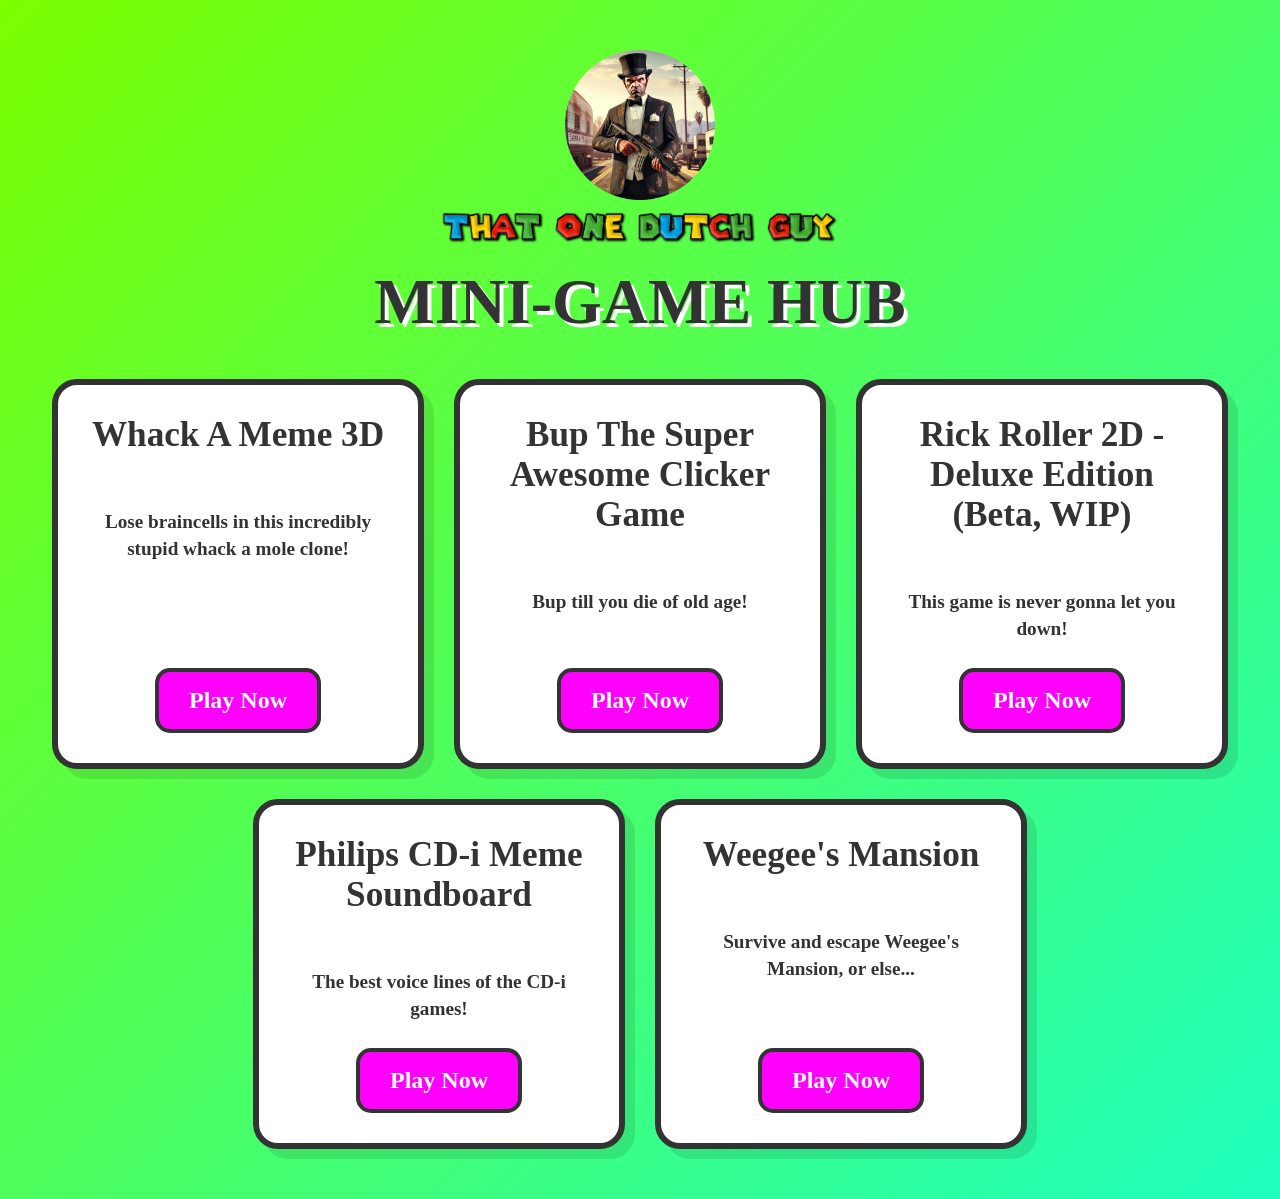
==== index.html @ db6b2187 "Add 'Weegee's Mansion' game to index.html Added a new game 'Weegee's Mansion' to the game hub." ====
<!DOCTYPE html>
<html lang="en">
<head>
    <meta charset="UTF-8">
    <meta name="viewport" content="width=device-width, initial-scale=1.0">
    <title>That One Dutch Guy's Hub</title>
    <link rel="preload" href="That-One-Dutch-Guy-Channel-Logo-Circle.png" as="image">
    <link rel="preload" href="That-One-Dutch-Guy-Logo-Text.png" as="image">
    <link rel="stylesheet" href="style.css">
</head>
<body>

    <header class="brand-header">
    <img src="That-One-Dutch-Guy-Channel-Logo-Circle.png" alt="Logo" class="main-logo">
    <img src="That-One-Dutch-Guy-Logo-Text.png" alt="That One Dutch Guy" class="text-logo">
    </header>

    <h1>Mini-Game Hub</h1>

    <div class="game-container">
    <div class="game-card">
        <h3>Whack A Meme 3D</h3>
        <p>Lose braincells in this incredibly stupid whack a mole clone!</p>
        <a href="whack-a-meme/whack-a-meme.html" class="play-button">Play Now</a>
    </div>

    <div class="game-card">
        <h3>Bup The Super Awesome Clicker Game</h3>
        <p>Bup till you die of old age!</p>
        <a href="bup-the-super-awesome-clicker-game/bup.html" class="play-button">Play Now</a>
    </div>

    <div class="game-card">
    <h3>Rick Roller 2D - Deluxe Edition (Beta, WIP)</h3>
    <p>This game is never gonna let you down!</p>
    <a href="rick-roll-2d/rick-roll-2d.html" class="play-button">Play Now</a>
</div>

<div class="game-card">
    <h3>Philips CD-i Meme Soundboard</h3>
    <p>The best voice lines of the CD-i games!</p>
    <a href="cd-i-meme-soundboard/cd-i-meme-soundboard.html" class="play-button">Play Now</a>
    </div>

<div class="game-card">
    <h3>Weegee's Mansion</h3>
    <p>Survive and escape Weegee's Mansion, or else...</p>
    <a href="weegee-horror-game/weegees-mansion.html" class="play-button">Play Now</a>
    </div>
        
<script src="script.js"></script>

</body>
</html>
---- style.css ----
/* Game's font and background */
body {
  font-family: 'Comic Sans MS', cursive;
  font-weight: bold;
  /* Animated Meme Background: A shifting rainbow gradient */
  background: linear-gradient(-45deg, #ffff00, #ff00ff, #00ffff, #7bff00);
  background-size: 400% 400%;
  animation: meme-wave 10s ease infinite;
  color: #333;
  text-align: center;
  margin: 0;
  padding: 50px 20px;
  overflow-x: hidden;
}

.brand-header {
  display: flex;
  flex-direction: column;
  align-items: center;
  margin-bottom: 20px;
}

.main-logo {
  width: 150px;
  height: auto;
  margin-bottom: 10px;
}

.text-logo {
  width: 400px;
  max-width: 90%;
  height: auto;
}

/* Definition for the background animation */
@keyframes meme-wave {
  0% { background-position: 0% 50%; }
  50% { background-position: 100% 50%; }
  100% { background-position: 0% 50%; }
}

/* Big, chunky header with text shadow */
h1 {
  font-size: 4rem;
  text-shadow: 4px 4px 0px #fff;
  margin-top: 10px;
  margin-bottom: 40px;
  text-transform: uppercase;
}

/* Flex container for the game cards */
.game-container {
  display: flex;
  justify-content: center;
  gap: 30px;
  flex-wrap: wrap;
}

/* The game cards */
.game-card {
  background: white;
  border: 6px solid #333; /* Thick borders */
  border-radius: 25px;
  padding: 30px;
  width: 300px;
  box-shadow: 10px 10px 0px rgba(0,0,0,0.1); /* Flat shadow */
  transition: transform 0.2s cubic-bezier(0.175, 0.885, 0.32, 1.275);
  display: flex;
  flex-direction: column;
  align-items: center;
}

.game-card:hover {
  transform: scale(1.05) rotate(-2deg); /* Added a slight "meme" tilt on hover */
  border-color: #ff00ff; /* Highlights in Magenta */
}

.game-card h3 {
  font-size: 2.2rem;
  margin-top: 0;
  color: #333;
}

.game-card p {
  font-size: 1.2rem;
  line-height: 1.4;
  margin-bottom: 25px;
}

/* Game's Play Button style */
.play-button {
  display: inline-block;
  background-color: #ff00ff; /* Same magenta as start button */
  color: white;
  font-size: 1.5rem;
  font-weight: bold;
  padding: 15px 30px;
  border: 4px solid #333;
  border-radius: 15px;
  text-decoration: none;
  transition: transform 0.1s, background-color 0.2s;
  cursor: pointer;
  margin-top: auto;
}

.play-button:hover {
  transform: scale(1.1);
  background-color: #ff33ff;
}

/* YouTube link */
#creator-link {
  display: inline-block;
  margin-top: 50px;
  text-decoration: none;
  font-size: 1.8rem;
  color: #333;
  transition: transform 0.2s;
}

#creator-link:hover {
  transform: scale(1.1);
  color: #ff00ff;
}
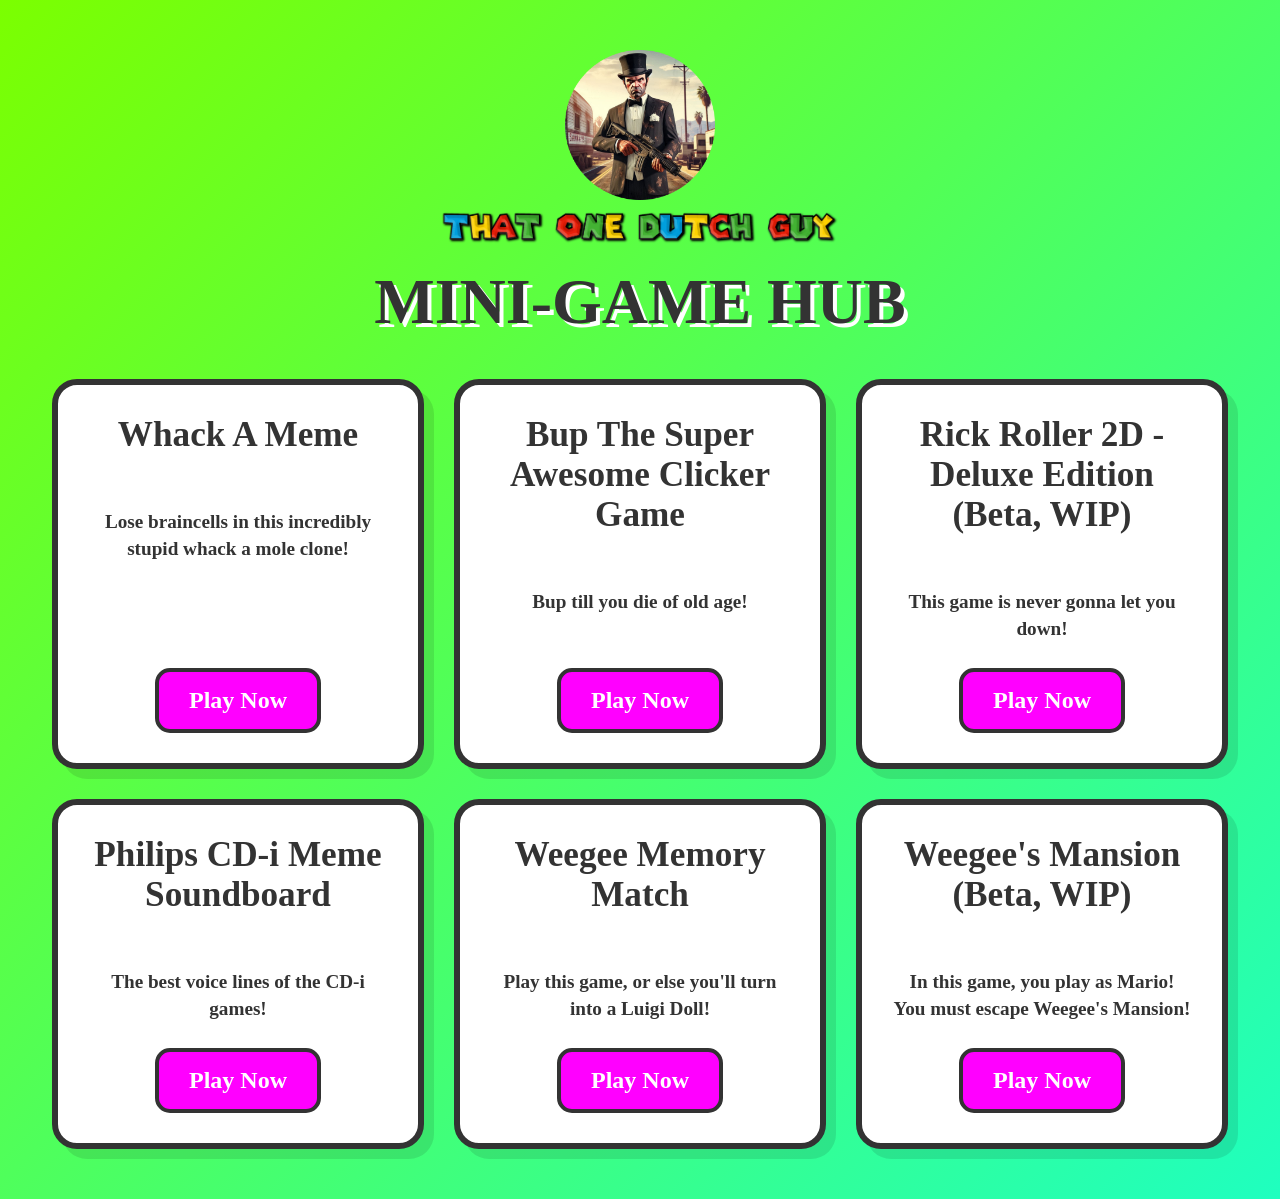
==== commit 1f8a6b99: "Revise index.html with new game details and favicon Updated game titles and descriptions, added a fa" ====
--- a/index.html
+++ b/index.html
@@ -3,7 +3,8 @@
 <head>
     <meta charset="UTF-8">
     <meta name="viewport" content="width=device-width, initial-scale=1.0">
-    <title>That One Dutch Guy's Hub</title>
+    <title>That One Dutch Guy's Minigame Hub</title>
+    <link rel="icon" type="image/x-icon" href="./index.ico">
     <link rel="preload" href="That-One-Dutch-Guy-Channel-Logo-Circle.png" as="image">
     <link rel="preload" href="That-One-Dutch-Guy-Logo-Text.png" as="image">
     <link rel="stylesheet" href="style.css">
@@ -19,7 +20,7 @@
 
     <div class="game-container">
     <div class="game-card">
-        <h3>Whack A Meme 3D</h3>
+        <h3>Whack A Meme</h3>
         <p>Lose braincells in this incredibly stupid whack a mole clone!</p>
         <a href="whack-a-meme/whack-a-meme.html" class="play-button">Play Now</a>
     </div>
@@ -43,11 +44,20 @@
     </div>
 
 <div class="game-card">
-    <h3>Weegee's Mansion</h3>
-    <p>Survive and escape Weegee's Mansion, or else...</p>
-    <a href="weegee-horror-game/weegees-mansion.html" class="play-button">Play Now</a>
+    <h3>Weegee Memory Match</h3>
+    <p>Play this game, or else you'll turn into a Luigi Doll!</p>
+    <a href="weegee-memory-match/WeegeeMemory.html" class="play-button">Play Now</a>
+</div>
+
+<div class="game-card">
+    <h3>Weegee's Mansion (Beta, WIP)</h3>
+    <p>In this game, you play as Mario! You must escape Weegee's Mansion!</p>
+    <a href="weegee-horror-game/weegees_mansion.html" class="play-button">Play Now</a>
+</div>
+
     </div>
-        
+
+
 <script src="script.js"></script>
 
 </body>
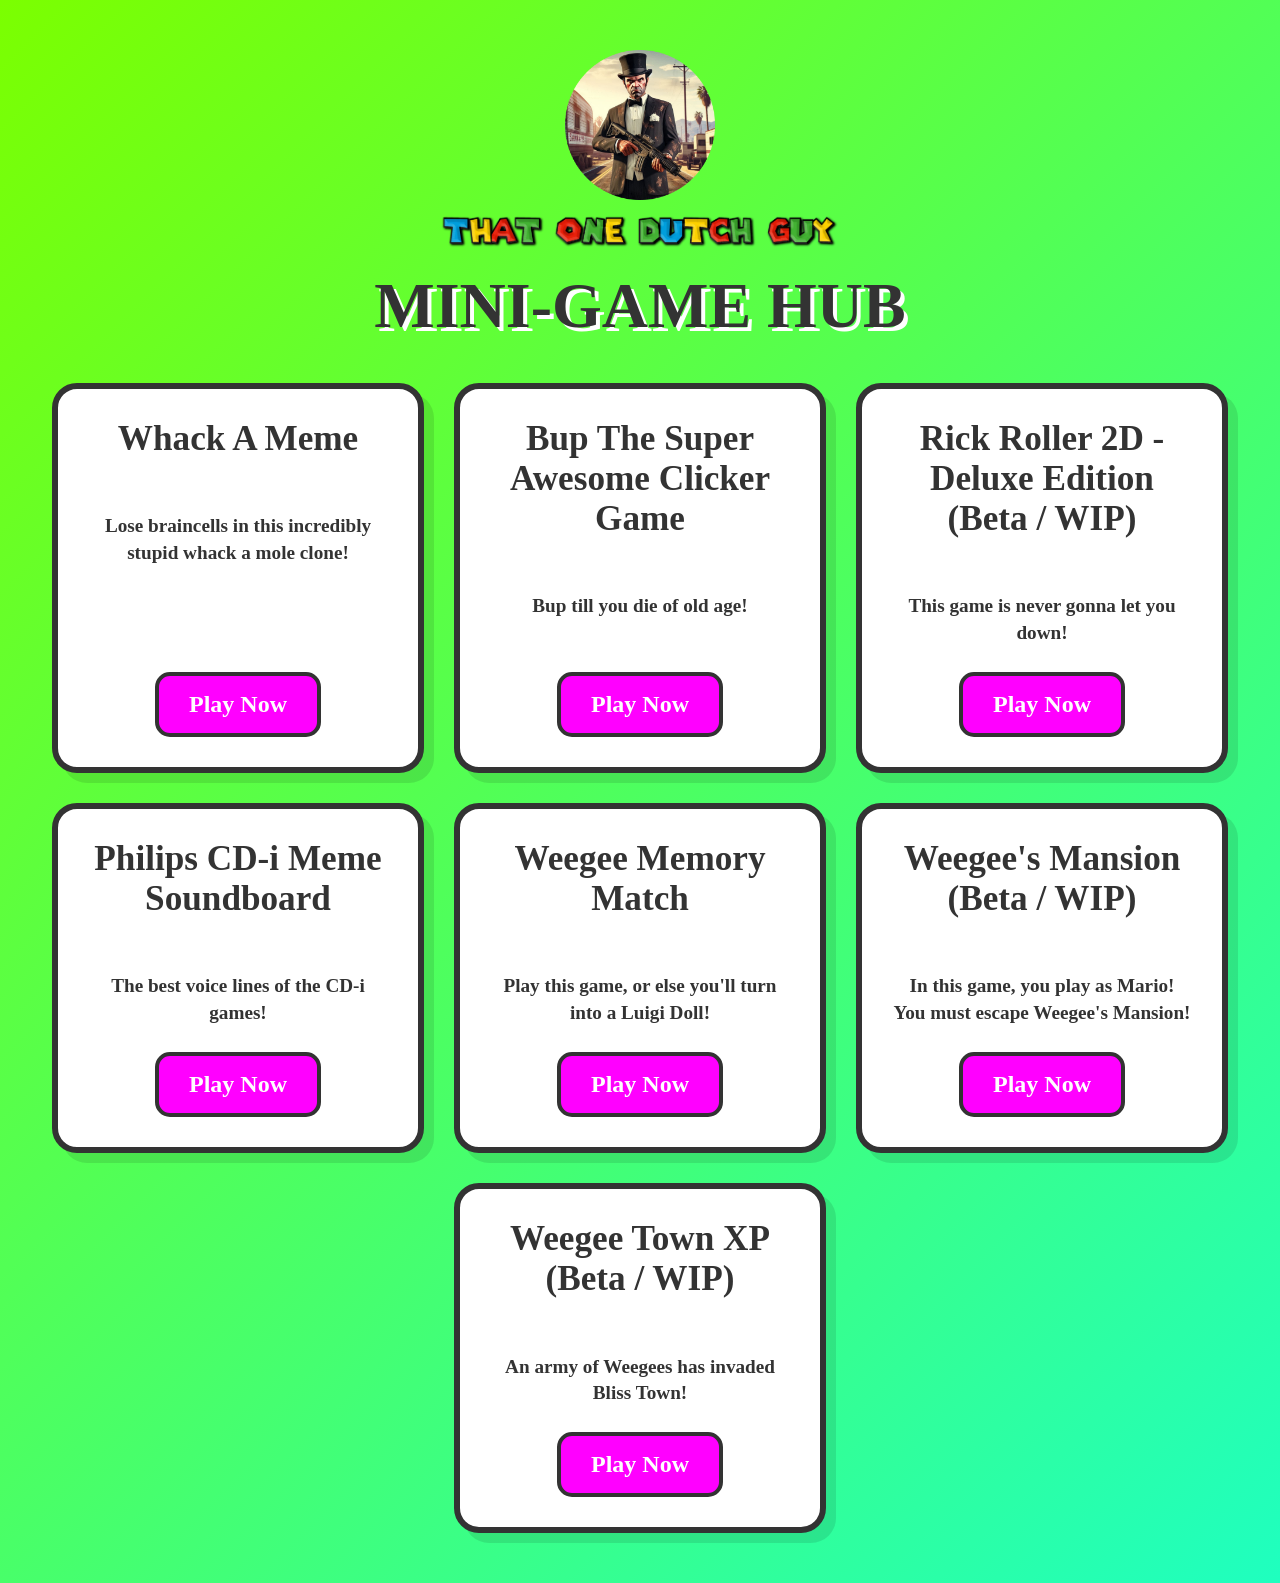
==== commit 6882bad2: "Add 'Weegee Town XP' game to the mini-game hub Added a new game 'Weegee Town XP' to the game hub. It" ====
--- a/index.html
+++ b/index.html
@@ -12,7 +12,9 @@
 <body>
 
     <header class="brand-header">
-    <img src="That-One-Dutch-Guy-Channel-Logo-Circle.png" alt="Logo" class="main-logo">
+    <a href="https://www.youtube.com/@That1DutchGuy" target="_blank" rel="noopener noreferrer">
+        <img src="That-One-Dutch-Guy-Channel-Logo-Circle.png" alt="Logo" class="main-logo">
+    </a>
     <img src="That-One-Dutch-Guy-Logo-Text.png" alt="That One Dutch Guy" class="text-logo">
     </header>
 
@@ -32,7 +34,7 @@
     </div>
 
     <div class="game-card">
-    <h3>Rick Roller 2D - Deluxe Edition (Beta, WIP)</h3>
+    <h3>Rick Roller 2D - Deluxe Edition (Beta / WIP)</h3>
     <p>This game is never gonna let you down!</p>
     <a href="rick-roll-2d/rick-roll-2d.html" class="play-button">Play Now</a>
 </div>
@@ -50,11 +52,15 @@
 </div>
 
 <div class="game-card">
-    <h3>Weegee's Mansion (Beta, WIP)</h3>
+    <h3>Weegee's Mansion (Beta / WIP)</h3>
     <p>In this game, you play as Mario! You must escape Weegee's Mansion!</p>
     <a href="weegee-horror-game/weegees_mansion.html" class="play-button">Play Now</a>
 </div>
 
+<div class="game-card">
+    <h3>Weegee Town XP (Beta / WIP)</h3>
+    <p>An army of Weegees has invaded Bliss Town!</p>
+    <a href="weegee-town-xp/weegee-town-xp.html" class="play-button">Play Now</a>
     </div>
 
 
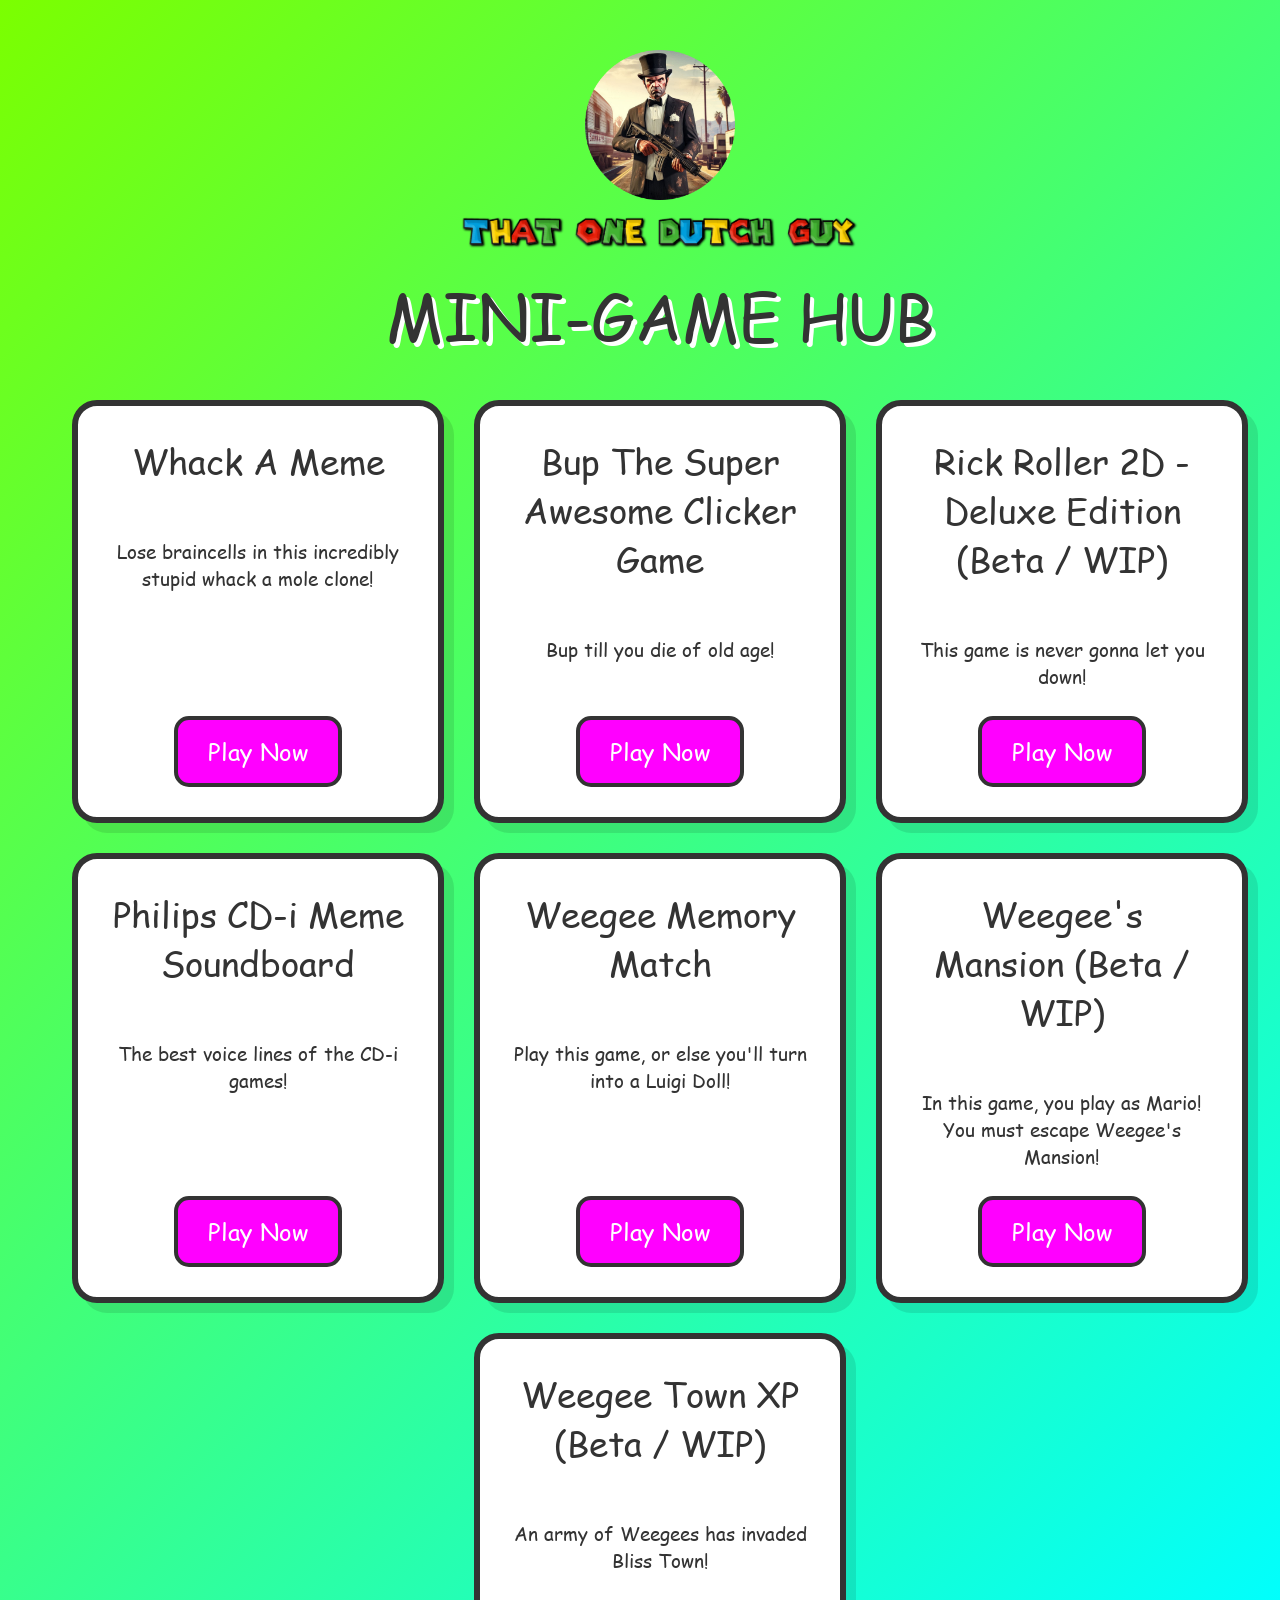
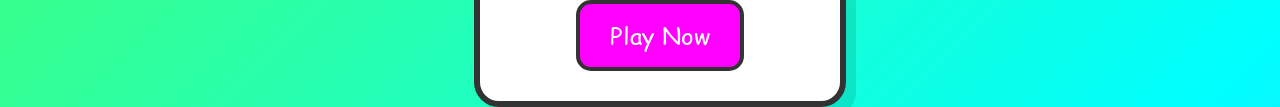
==== commit 893fd50c: "Fix HTML character encoding issues" ====
--- a/index.html
+++ b/index.html
@@ -54,7 +54,7 @@
 <div class="game-card">
     <h3>Weegee's Mansion (Beta / WIP)</h3>
     <p>In this game, you play as Mario! You must escape Weegee's Mansion!</p>
-    <a href="weegee-horror-game/weegees_mansion.html" class="play-button">Play Now</a>
+    <a href="weegees-mansion/weegees-mansion.html" class="play-button">Play Now</a>
 </div>
 
 <div class="game-card">
--- a/style.css
+++ b/style.css
@@ -1,14 +1,35 @@
+@font-face {
+  font-family: 'Comic Sans MS';
+  src: url('./Comic-Sans-MS.ttf') format('truetype');
+  font-weight: bold;
+  font-style: normal;
+}
+
 /* Game's font and background */
+html, body {
+  margin: 0;
+  padding: 0;
+  width: 100%;
+  height: 100%;
+  /* Hiding the scrollbar */
+  -ms-overflow-style: none;  /* IE and Edge */
+  scrollbar-width: none;     /* Firefox */
+}
+
+/* Chrome, Safari and Opera */
+html::-webkit-scrollbar, body::-webkit-scrollbar {
+  display: none;
+}
+
 body {
-  font-family: 'Comic Sans MS', cursive;
+  font-family: 'Comic Sans MS', sans-serif, bold;
   font-weight: bold;
-  /* Animated Meme Background: A shifting rainbow gradient */
+  /* Animated Meme Background */
   background: linear-gradient(-45deg, #ffff00, #ff00ff, #00ffff, #7bff00);
   background-size: 400% 400%;
   animation: meme-wave 10s ease infinite;
   color: #333;
   text-align: center;
-  margin: 0;
   padding: 50px 20px;
   overflow-x: hidden;
 }
@@ -32,14 +53,12 @@
   height: auto;
 }
 
-/* Definition for the background animation */
 @keyframes meme-wave {
   0% { background-position: 0% 50%; }
   50% { background-position: 100% 50%; }
   100% { background-position: 0% 50%; }
 }
 
-/* Big, chunky header with text shadow */
 h1 {
   font-size: 4rem;
   text-shadow: 4px 4px 0px #fff;
@@ -48,7 +67,6 @@
   text-transform: uppercase;
 }
 
-/* Flex container for the game cards */
 .game-container {
   display: flex;
   justify-content: center;
@@ -56,14 +74,13 @@
   flex-wrap: wrap;
 }
 
-/* The game cards */
 .game-card {
   background: white;
-  border: 6px solid #333; /* Thick borders */
+  border: 6px solid #333;
   border-radius: 25px;
   padding: 30px;
   width: 300px;
-  box-shadow: 10px 10px 0px rgba(0,0,0,0.1); /* Flat shadow */
+  box-shadow: 10px 10px 0px rgba(0,0,0,0.1);
   transition: transform 0.2s cubic-bezier(0.175, 0.885, 0.32, 1.275);
   display: flex;
   flex-direction: column;
@@ -71,8 +88,8 @@
 }
 
 .game-card:hover {
-  transform: scale(1.05) rotate(-2deg); /* Added a slight "meme" tilt on hover */
-  border-color: #ff00ff; /* Highlights in Magenta */
+  transform: scale(1.05) rotate(-2deg);
+  border-color: #ff00ff;
 }
 
 .game-card h3 {
@@ -87,10 +104,9 @@
   margin-bottom: 25px;
 }
 
-/* Game's Play Button style */
 .play-button {
   display: inline-block;
-  background-color: #ff00ff; /* Same magenta as start button */
+  background-color: #ff00ff;
   color: white;
   font-size: 1.5rem;
   font-weight: bold;
@@ -108,7 +124,6 @@
   background-color: #ff33ff;
 }
 
-/* YouTube link */
 #creator-link {
   display: inline-block;
   margin-top: 50px;
@@ -122,3 +137,14 @@
   transform: scale(1.1);
   color: #ff00ff;
 }
+
+/* Base style for the logo */
+.brand-header a .main-logo {
+  /* This handles the buttery smooth rotation in BOTH directions */
+  transition: transform 0.6s cubic-bezier(0.25, 1, 0.5, 1);
+}
+
+/* Simply add a pointer cursor on hover */
+.brand-header a:hover .main-logo {
+  cursor: pointer;
+}
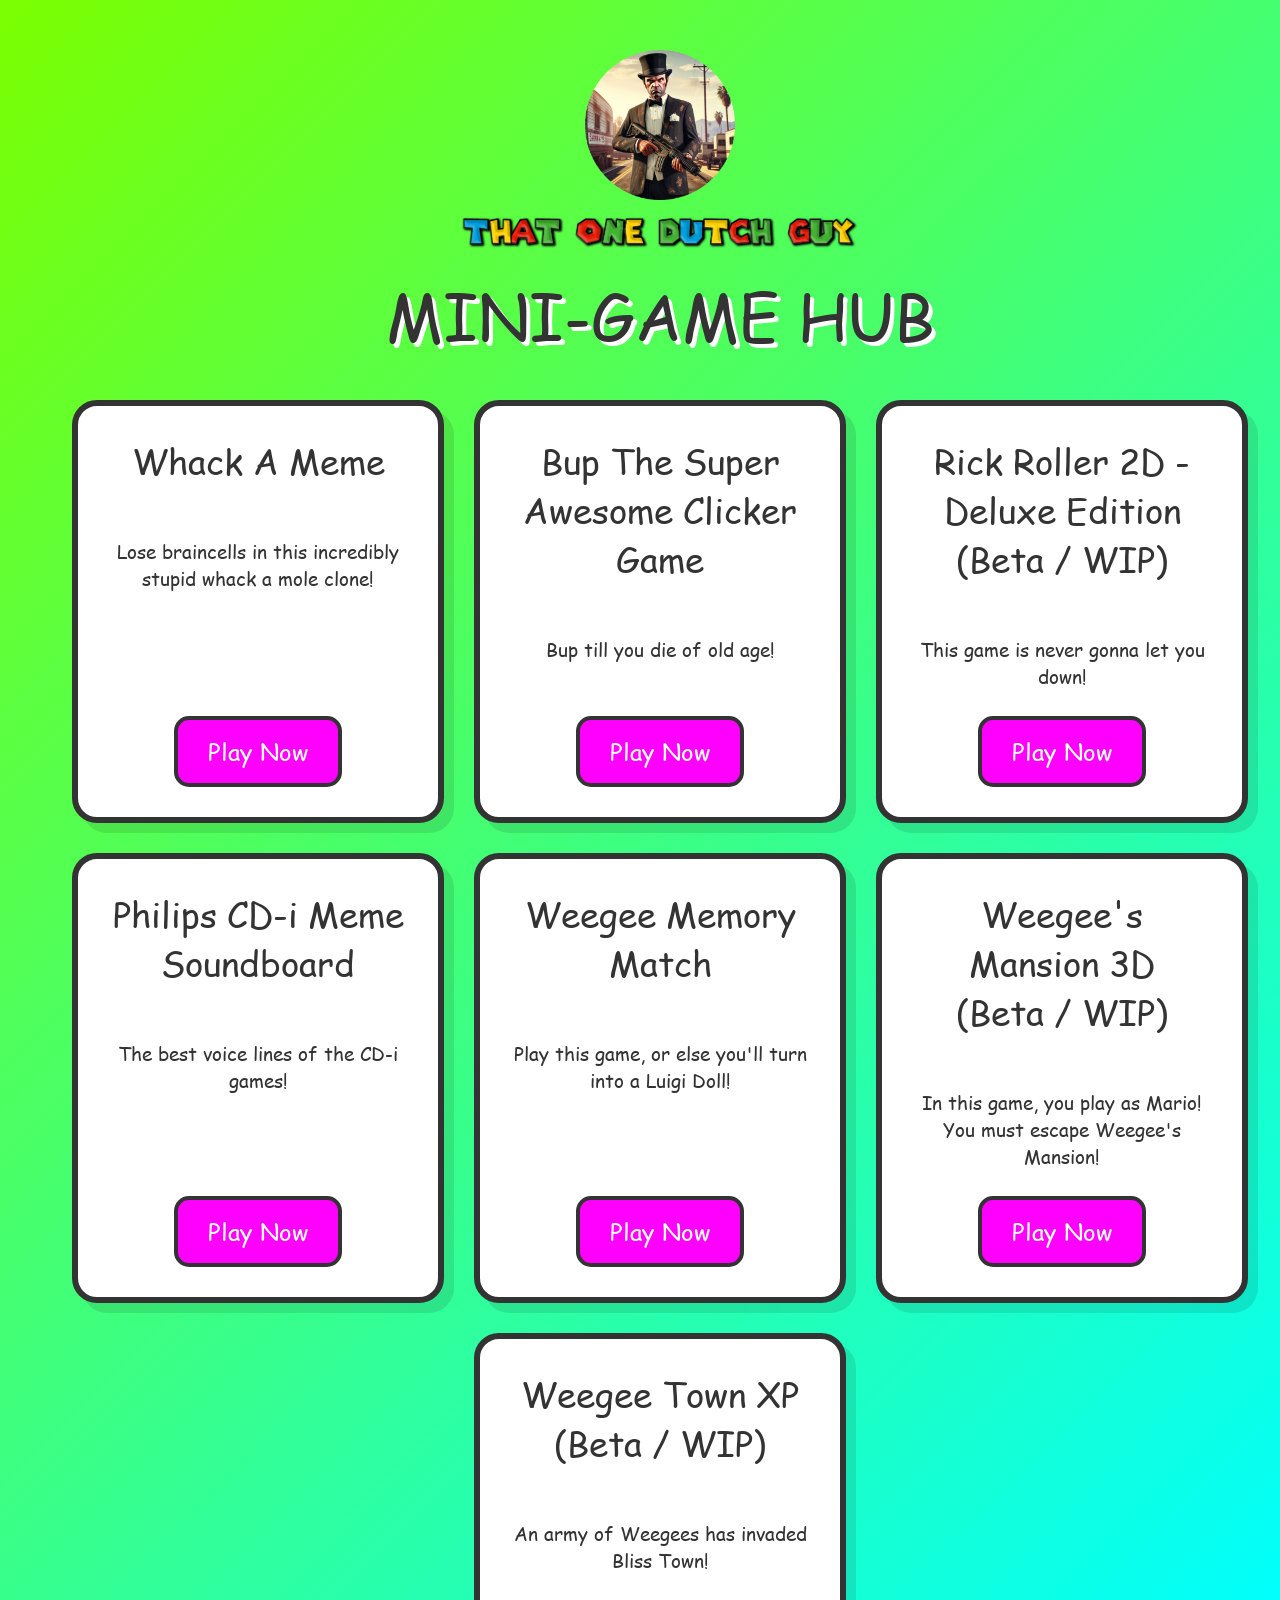
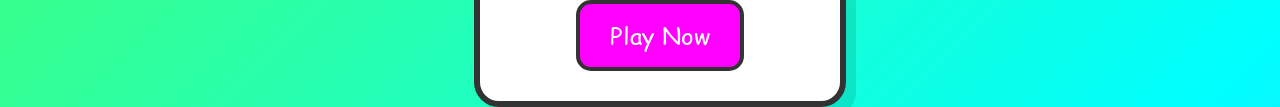
==== commit 8da2dd5d: "Revise game titles and descriptions in index.html Updated game titles and descriptions in the mini-g" ====
--- a/index.html
+++ b/index.html
@@ -34,7 +34,7 @@
     </div>
 
     <div class="game-card">
-    <h3>Rick Roller 2D - Deluxe Edition (Beta / WIP)</h3>
+    <h3>Rick Roller 2D - Deluxe Edition <br> (Beta / WIP)</h3>
     <p>This game is never gonna let you down!</p>
     <a href="rick-roll-2d/rick-roll-2d.html" class="play-button">Play Now</a>
 </div>
@@ -52,13 +52,13 @@
 </div>
 
 <div class="game-card">
-    <h3>Weegee's Mansion (Beta / WIP)</h3>
+    <h3>Weegee's Mansion 3D <br>(Beta / WIP)</h3>
     <p>In this game, you play as Mario! You must escape Weegee's Mansion!</p>
-    <a href="weegees-mansion/weegees-mansion.html" class="play-button">Play Now</a>
+    <a href="weegees-mansion/weegees_mansion.html" class="play-button">Play Now</a>
 </div>
 
 <div class="game-card">
-    <h3>Weegee Town XP (Beta / WIP)</h3>
+    <h3>Weegee Town XP <br> (Beta / WIP)</h3>
     <p>An army of Weegees has invaded Bliss Town!</p>
     <a href="weegee-town-xp/weegee-town-xp.html" class="play-button">Play Now</a>
     </div>
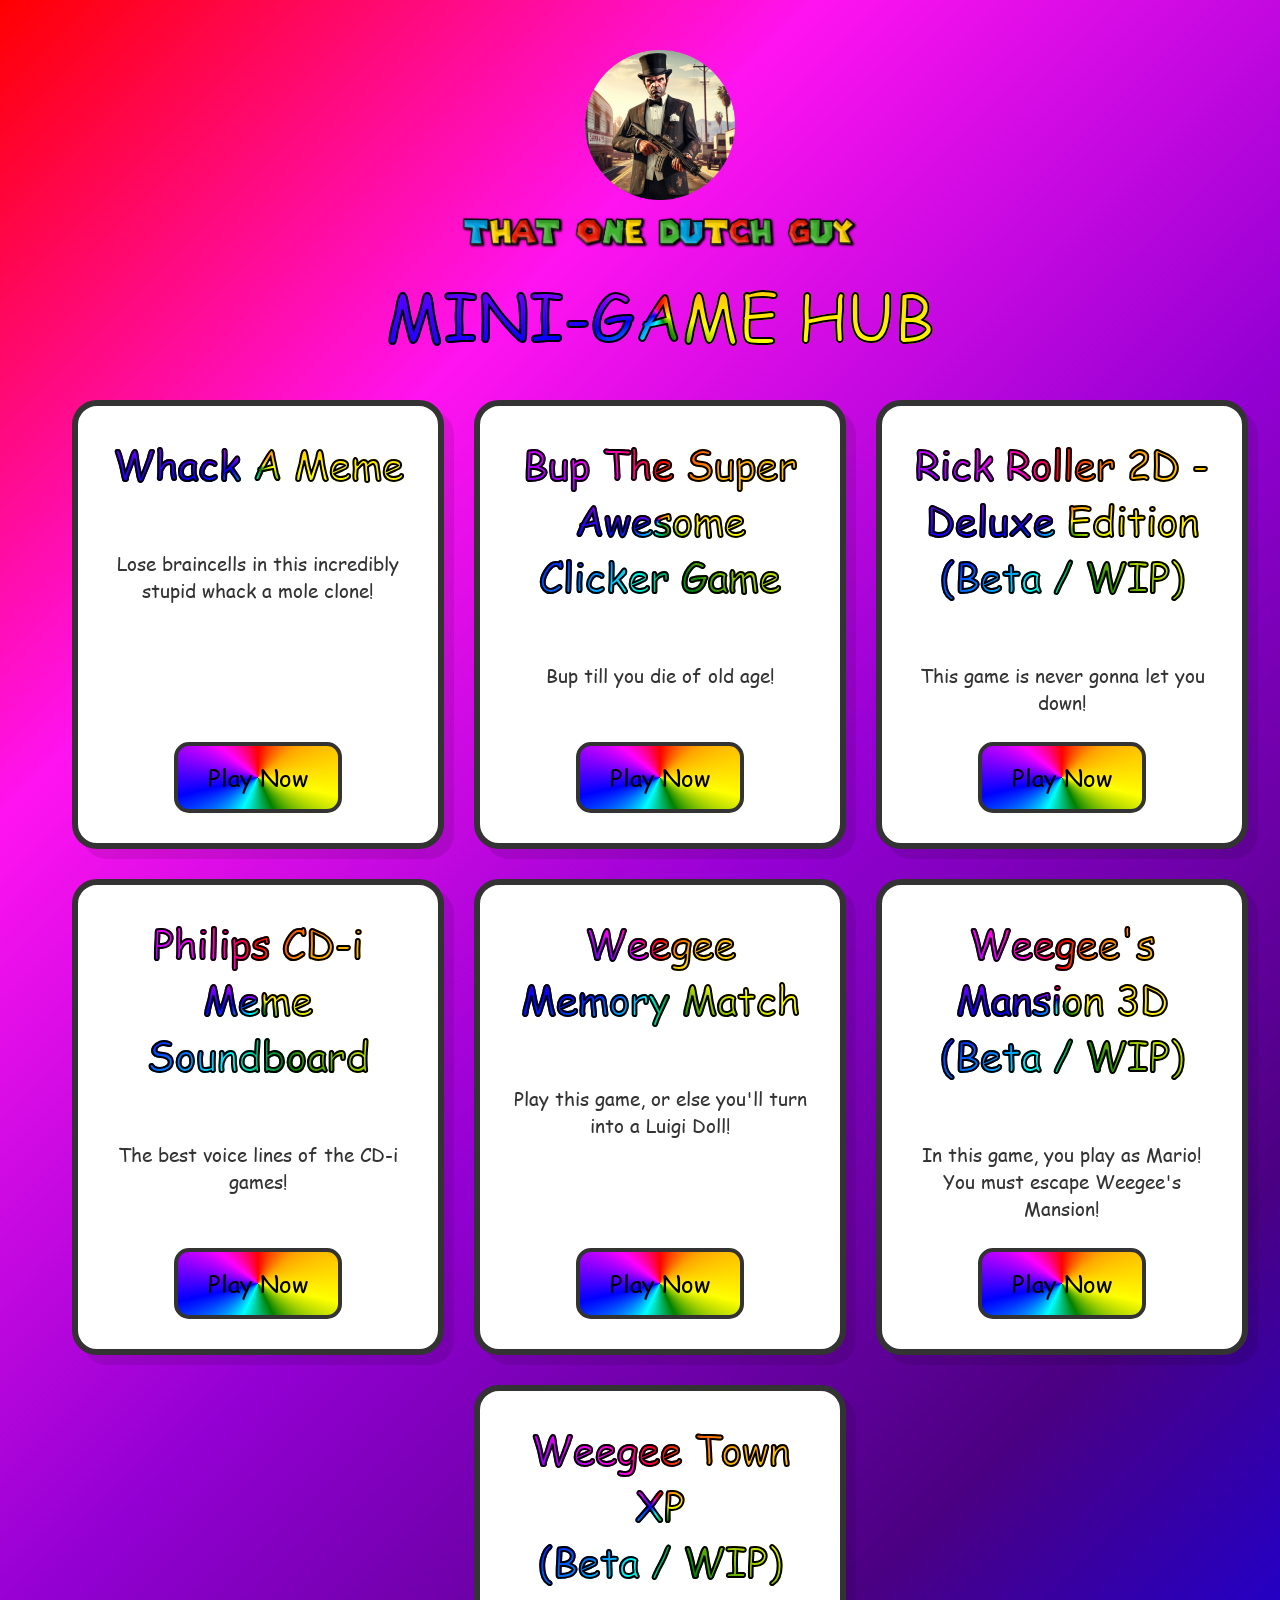
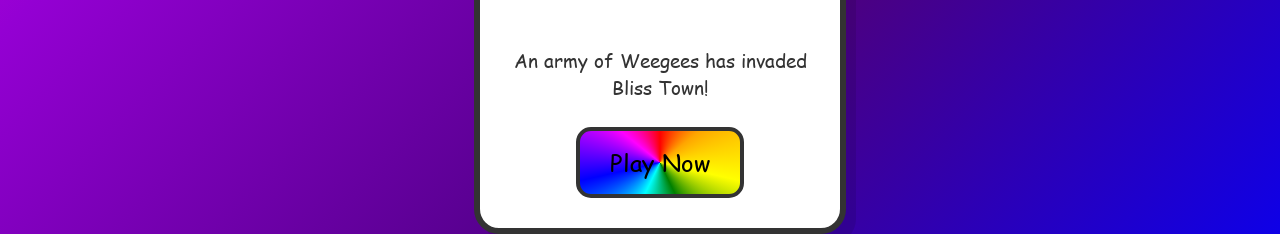
==== commit 838a0b9b: "Add robots meta tag to index.html Added robots meta tag to prevent indexing." ====
--- a/index.html
+++ b/index.html
@@ -3,6 +3,7 @@
 <head>
     <meta charset="UTF-8">
     <meta name="viewport" content="width=device-width, initial-scale=1.0">
+    <meta name="robots" content="noindex">
     <title>That One Dutch Guy's Minigame Hub</title>
     <link rel="icon" type="image/x-icon" href="./index.ico">
     <link rel="preload" href="That-One-Dutch-Guy-Channel-Logo-Circle.png" as="image">
--- a/style.css
+++ b/style.css
@@ -25,8 +25,8 @@
   font-family: 'Comic Sans MS', sans-serif, bold;
   font-weight: bold;
   /* Animated Meme Background */
-  background: linear-gradient(-45deg, #ffff00, #ff00ff, #00ffff, #7bff00);
-  background-size: 400% 400%;
+  background: linear-gradient(-45deg, #ff0000, #ff7f00, #ffff00, #00ff00, #0000ff, #4b0082, #9400d3, #FF13F0, #ff0000);
+  background-size: 300% 300%;
   animation: meme-wave 10s ease infinite;
   color: #333;
   text-align: center;
@@ -54,14 +54,13 @@
 }
 
 @keyframes meme-wave {
-  0% { background-position: 0% 50%; }
+  0% { background-position: 0% 0%; }
   50% { background-position: 100% 50%; }
-  100% { background-position: 0% 50%; }
+  100% { background-position: 0% 0%; }
 }
 
 h1 {
   font-size: 4rem;
-  text-shadow: 4px 4px 0px #fff;
   margin-top: 10px;
   margin-bottom: 40px;
   text-transform: uppercase;
@@ -93,7 +92,7 @@
 }
 
 .game-card h3 {
-  font-size: 2.2rem;
+  font-size: 2.5rem;
   margin-top: 0;
   color: #333;
 }
@@ -104,19 +103,25 @@
   margin-bottom: 25px;
 }
 
+/* Rainbow Spinning Play Button */
 .play-button {
   display: inline-block;
-  background-color: #ff00ff;
-  color: white;
+  background: conic-gradient(
+    from var(--spin-angle), 
+    red, orange, yellow, green, cyan, blue, magenta, red
+  );
+  
+  color: black;
   font-size: 1.5rem;
   font-weight: bold;
   padding: 15px 30px;
   border: 4px solid #333;
   border-radius: 15px;
   text-decoration: none;
-  transition: transform 0.1s, background-color 0.2s;
   cursor: pointer;
   margin-top: auto;
+  animation: spin-text-rainbow 2s linear infinite; 
+  transition: transform 0.1s; 
 }
 
 .play-button:hover {
@@ -148,3 +153,36 @@
 .brand-header a:hover .main-logo {
   cursor: pointer;
 }
+
+/* =========================================
+   SPINNING CONIC RAINBOW TEXT 
+   ========================================= */
+
+/* 1. Define a custom angle variable that the browser knows how to animate */
+@property --spin-angle {
+  syntax: "<angle>";
+  initial-value: 0deg;
+  inherits: false;
+}
+
+/* Rainbow spinning text for the main header and game titles */
+h1, .game-card h3 {
+  background: conic-gradient(
+    from var(--spin-angle), 
+    red, orange, yellow, green, cyan, blue, magenta, red
+  );
+  
+  /* Clip the spinning gradient strictly to the shape of the text */
+  color: transparent !important;
+  -webkit-background-clip: text;
+  background-clip: text;
+  -webkit-text-stroke: 2px #000;
+  text-shadow: none;
+  animation: spin-text-rainbow 2s linear infinite; 
+}
+
+/* The keyframes that rotate the gradient angle from 0 to 360 degrees */
+@keyframes spin-text-rainbow {
+  0% { --spin-angle: 0deg; }
+  100% { --spin-angle: 360deg; }
+}
